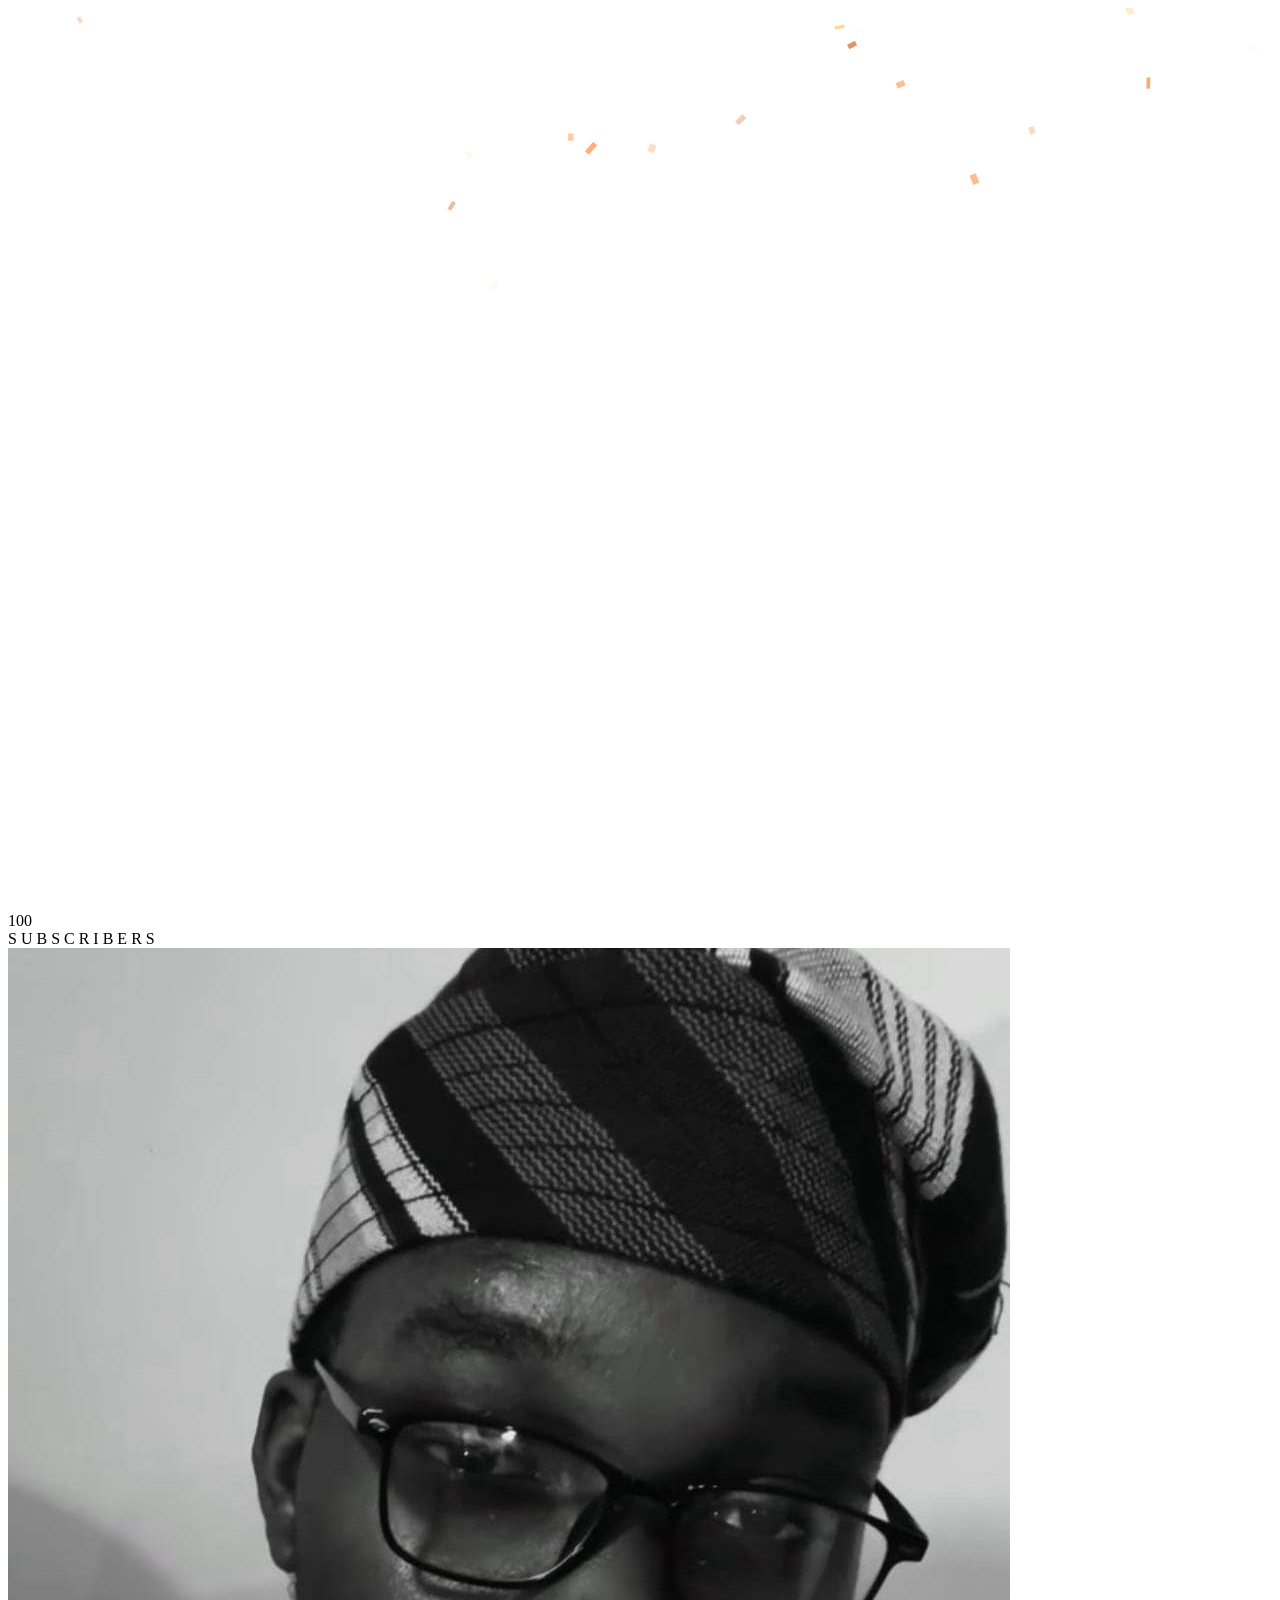
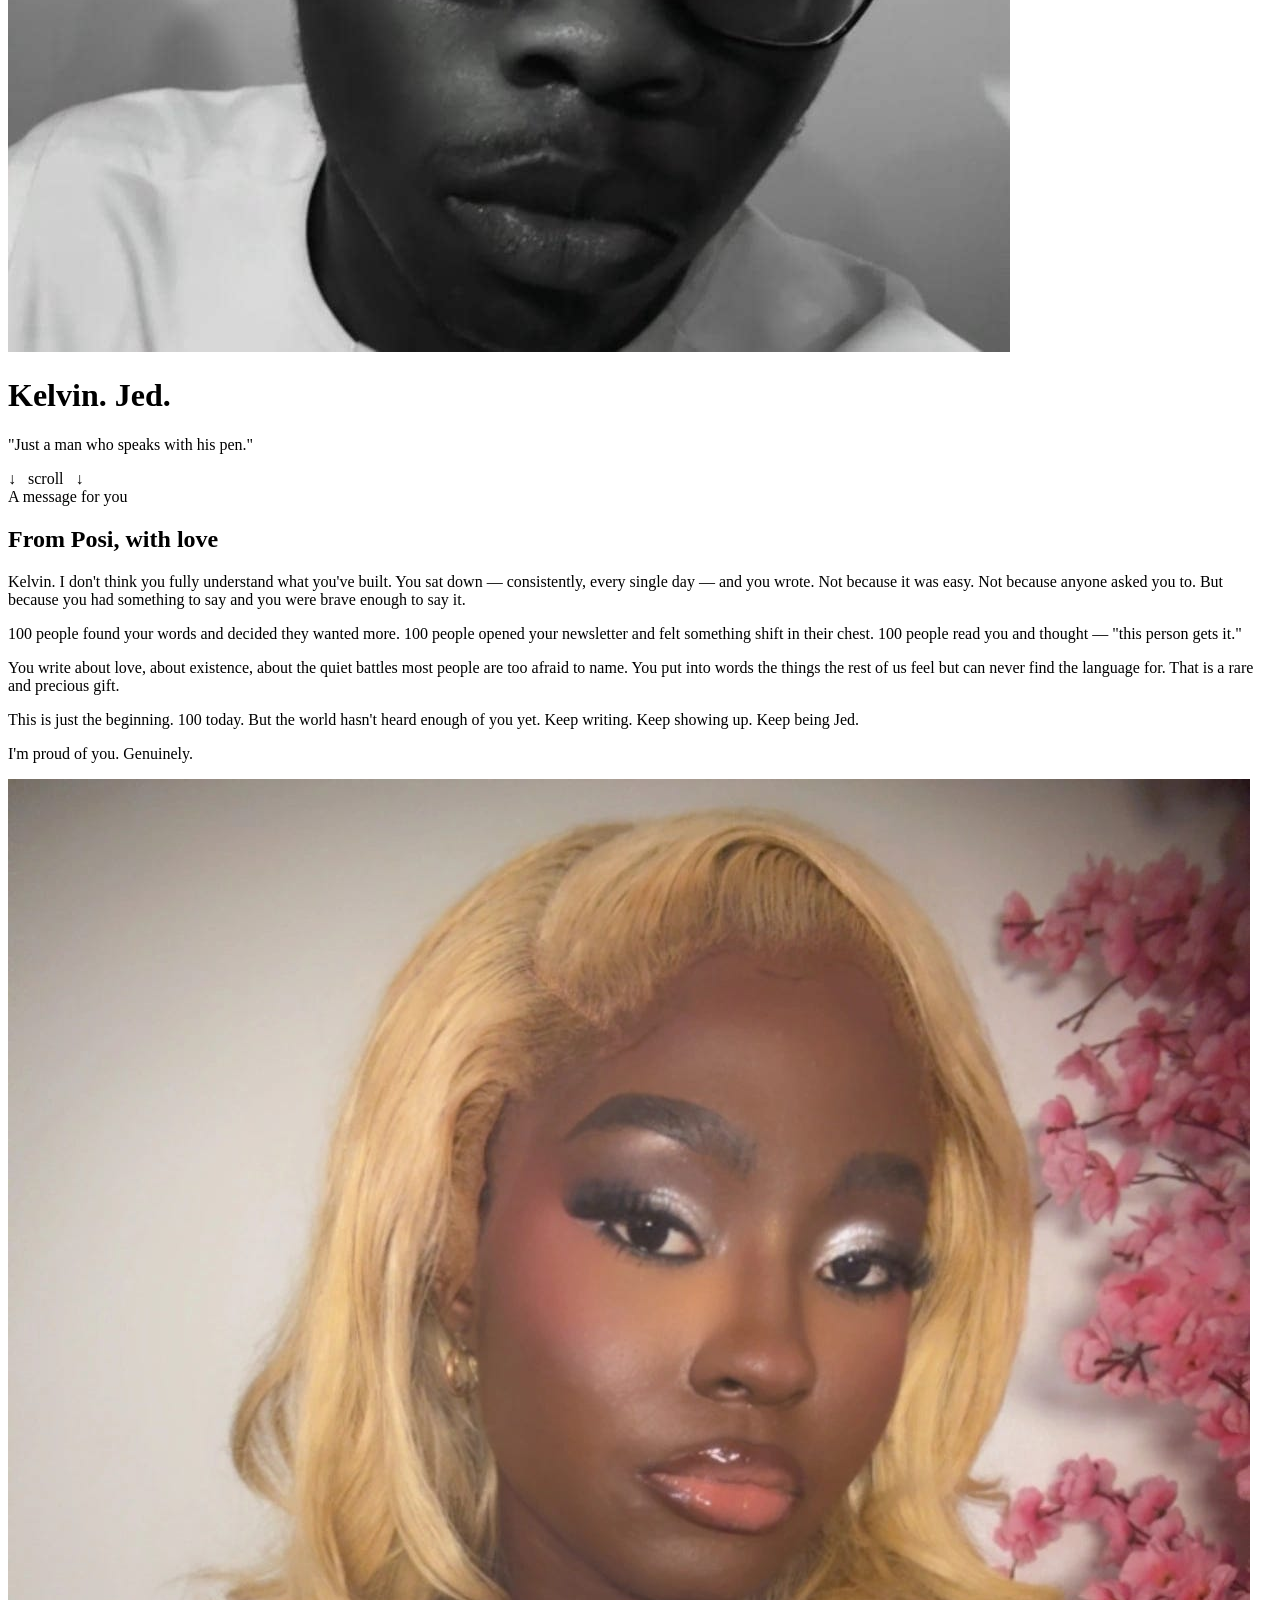
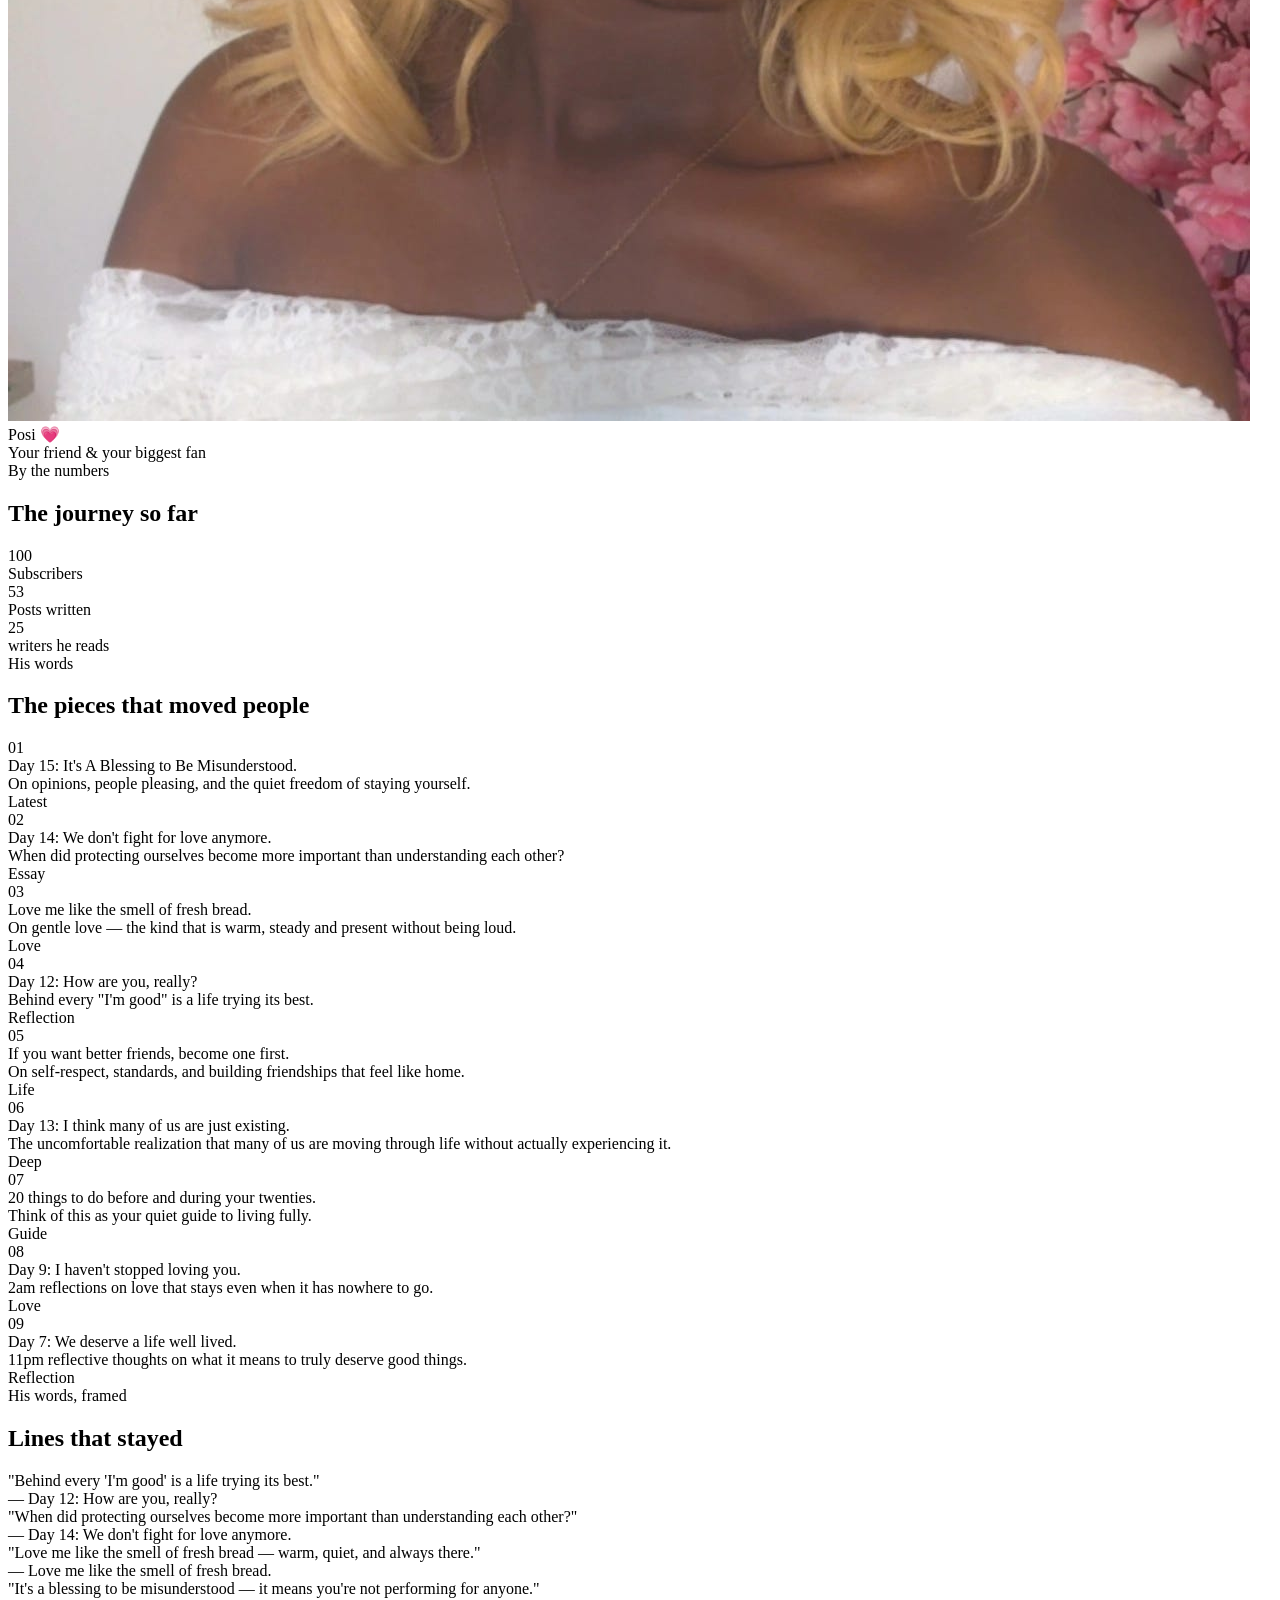
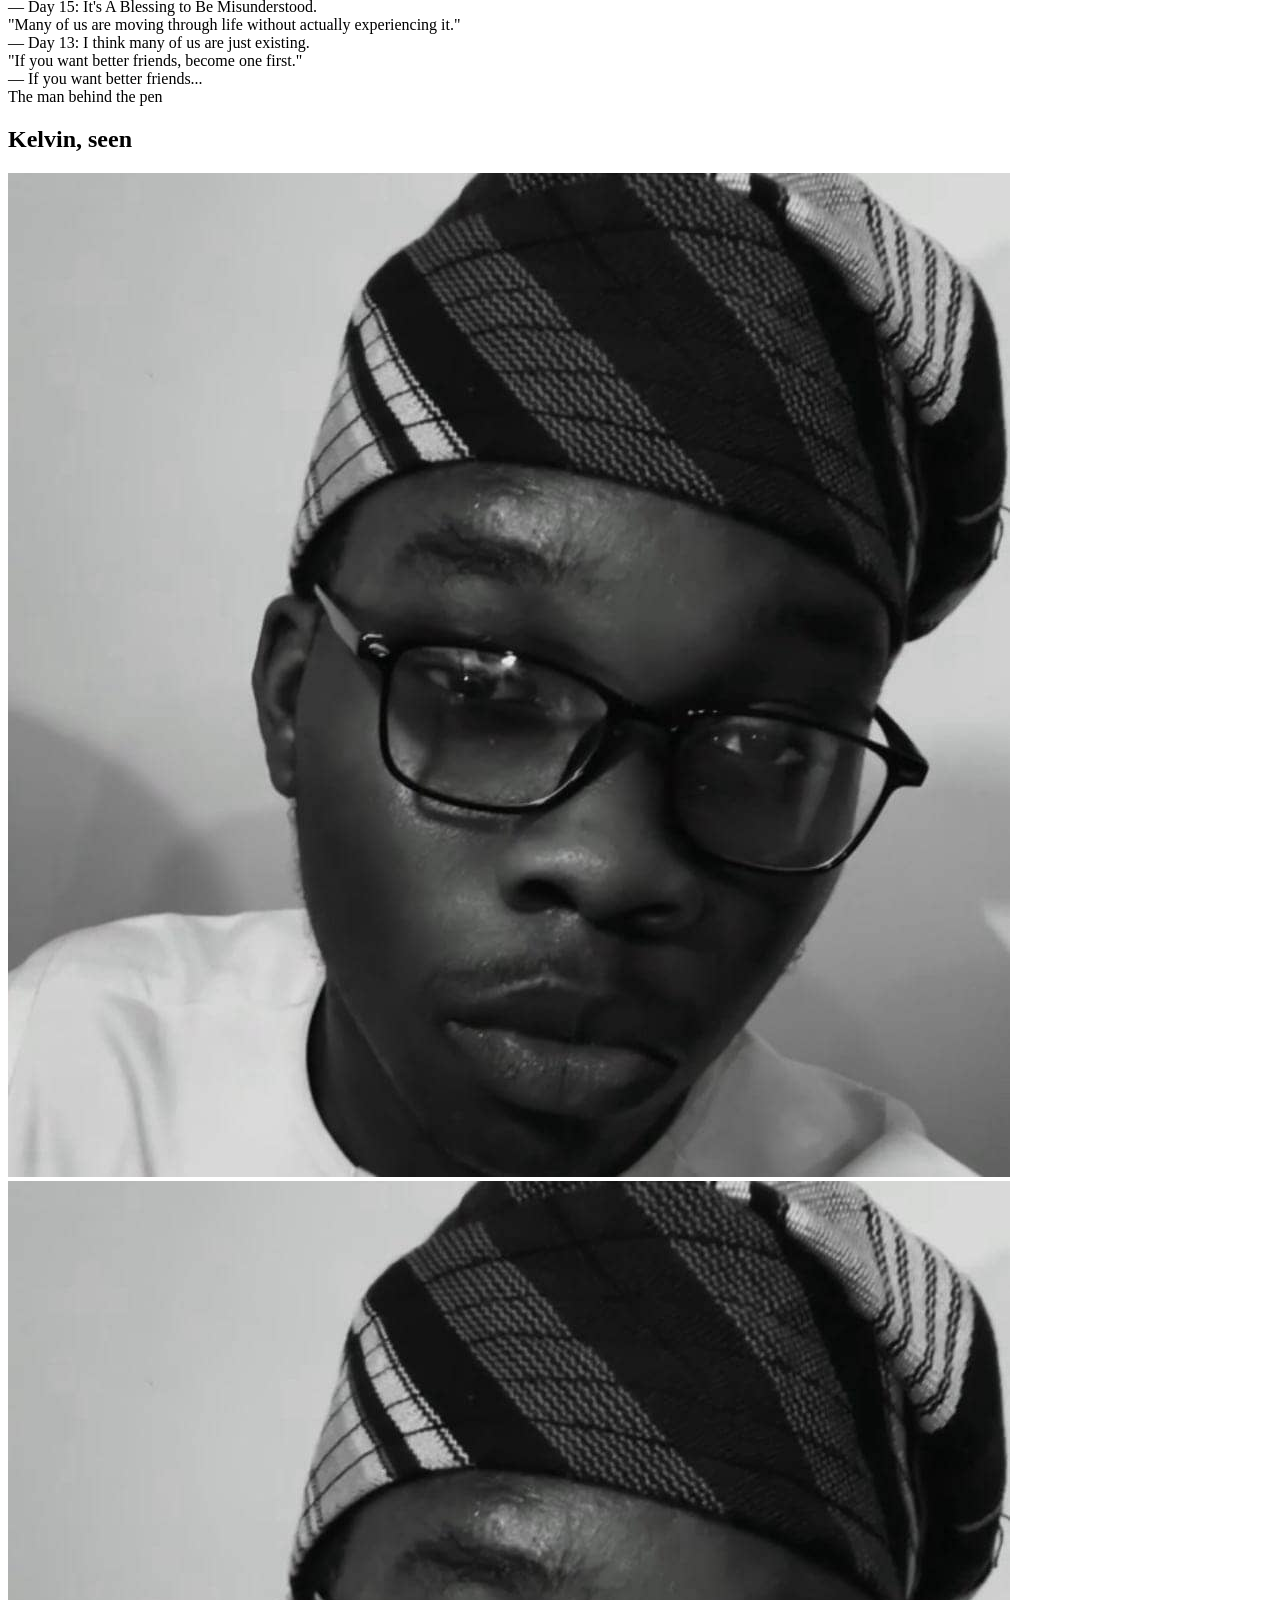
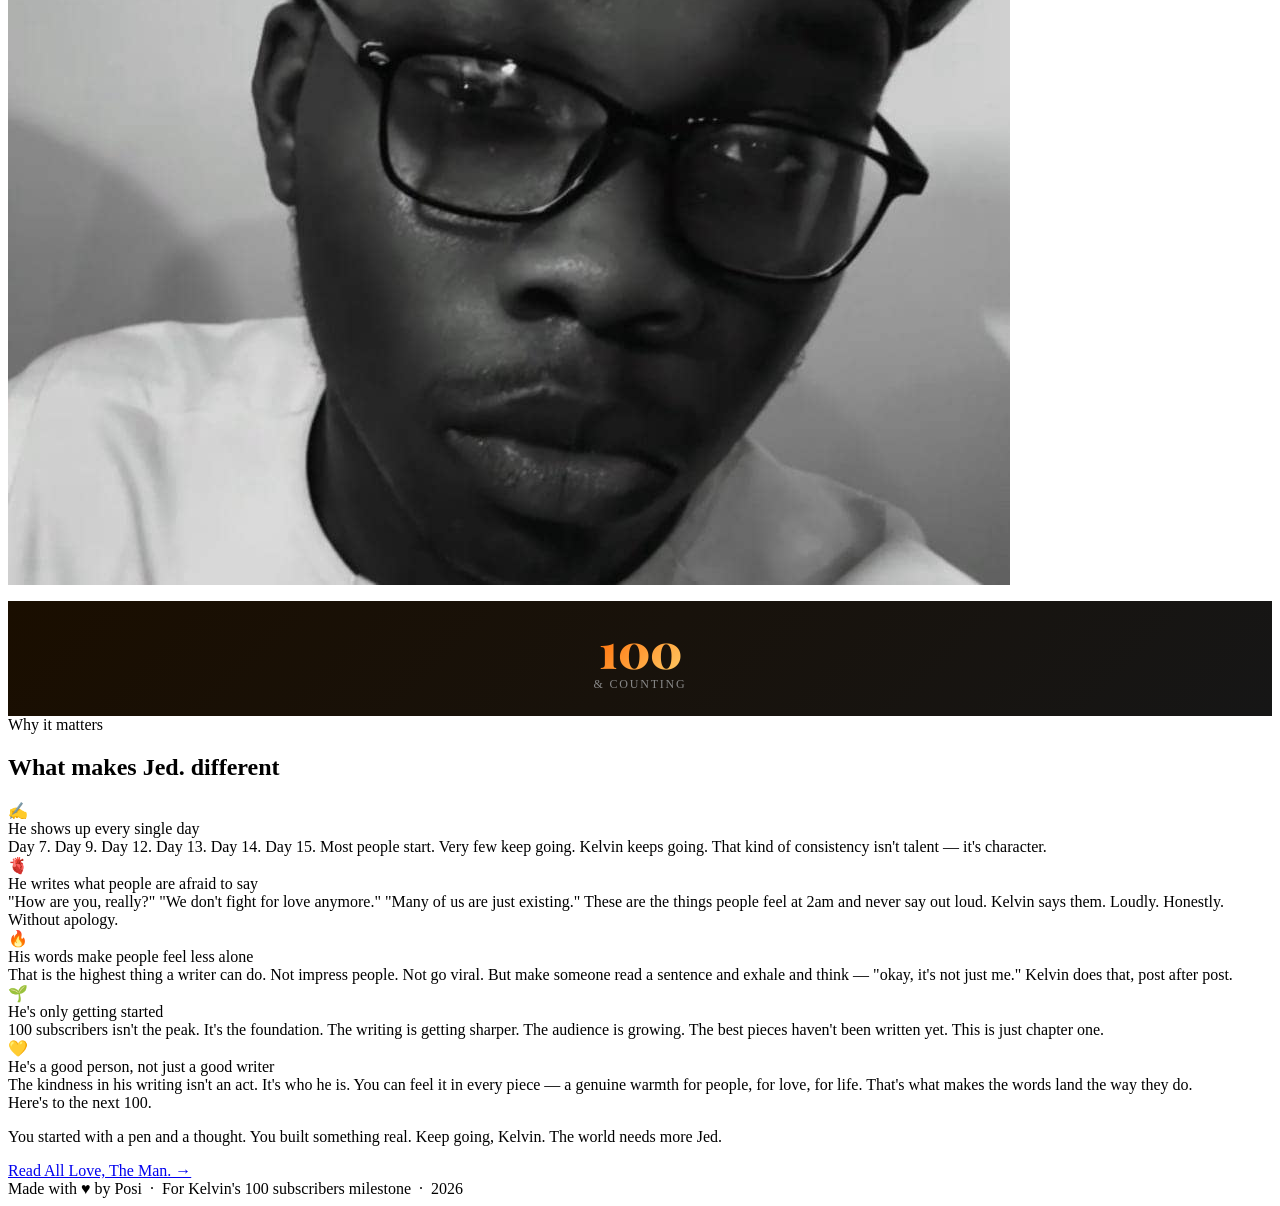
==== index.html @ 5ba7f21d "Add files via upload" ====
<!DOCTYPE html>
<html lang="en">
<head>
  <meta charset="UTF-8">
  <meta name="viewport" content="width=device-width, initial-scale=1.0">
  <title>100 — For Kelvin (Jed.) 🖊️</title>
  <link href="https://fonts.googleapis.com/css2?family=Playfair+Display:ital,wght@0,400;0,700;0,900;1,400;1,700&family=DM+Sans:wght@300;400;500;600&family=DM+Serif+Display:ital@0;1&display=swap" rel="stylesheet">
<link href="style/kel.css" rel="stylesheet">
 
</head>

<body>

  <canvas id="confetti-canvas"></canvas>
  <div class="hero">
    <div class="hero-number">100</div>
    <div class="hero-subscribers">S U B S C R I B E R S</div>

    <div class="hero-photo-wrap">
      <div class="hero-photo-ring"></div>
      <img class="hero-photo" id="kelvin-hero-photo" src="kelvin.png.jpeg" alt="Kelvin - Jed.">
    </div>

    <h1 class="hero-name">Kelvin. Jed.</h1>
    <p class="hero-tagline">"Just a man who speaks with his pen."</p>

    <div class="scroll-hint">↓ &nbsp; scroll &nbsp; ↓</div>
  </div>


  
  <section class="message-section reveal">
    <div class="section-label">A message for you</div>
    <h2 class="section-title">From Posi, with <span>love</span></h2>

    <div class="message-card">
      <div class="message-text">
        <p>
          Kelvin. I don't think you fully understand what you've built.
          You sat down — consistently, <span class="highlight">every single day</span> — and you wrote.
          Not because it was easy. Not because anyone asked you to.
          But because you had something to say and you were brave enough to say it.
        </p>
        <p>
          100 people found your words and decided they wanted more.
          100 people opened your newsletter and felt something shift in their chest.
          100 people read you and thought — <span class="highlight">"this person gets it."</span>
        </p>
        <p>
          You write about love, about existence, about the quiet battles most people
          are too afraid to name. You put into words the things the rest of us feel
          but can never find the language for. That is a <span class="highlight">rare and precious gift.</span>
        </p>
        <p>
          This is just the beginning. 100 today.
          But the world hasn't heard enough of you yet.
          <span class="highlight">Keep writing. Keep showing up. Keep being Jed.</span>
        </p>
        <p>
          I'm proud of you. Genuinely.
        </p>
      </div>

      <div class="message-signature">
        <img class="sig-photo" id="posi-sig-photo" src="posi.jpg" alt="Posi">
        <div>
          <div class="sig-name">Posi 💗</div>
          <div class="sig-sub">Your friend & your biggest fan</div>
        </div>
      </div>
    </div>
  </section>


  <section class="stats-section reveal">
    <div class="section-label">By the numbers</div>
    <h2 class="section-title">The <span>journey</span> so far</h2>

    <div class="stats-grid">
      <div class="stat-card">
        <div class="stat-number" id="count-subs">0</div>
        <div class="stat-label">Subscribers</div>
      </div>
      <div class="stat-card">
        <div class="stat-number" id="count-posts">0</div>
        <div class="stat-label">Posts written</div>
      </div>
      <div class="stat-card">
        <div class="stat-number" id="count-reads">0</div>
        <div class="stat-label">writers he reads</div>
      </div>
    </div>
  </section>



  <section class="articles-section reveal">
    <div class="section-label">His words</div>
    <h2 class="section-title">The pieces that <span>moved people</span></h2>

    <div class="articles-list">

      <div class="article-item">
        <div class="article-num">01</div>
        <div class="article-info">
          <div class="article-title">Day 15: It's A Blessing to Be Misunderstood.</div>
          <div class="article-desc">On opinions, people pleasing, and the quiet freedom of staying yourself.</div>
        </div>
        <div class="article-tag">Latest</div>
      </div>

      <div class="article-item">
        <div class="article-num">02</div>
        <div class="article-info">
          <div class="article-title">Day 14: We don't fight for love anymore.</div>
          <div class="article-desc">When did protecting ourselves become more important than understanding each other?</div>
        </div>
        <div class="article-tag">Essay</div>
      </div>

      <div class="article-item">
        <div class="article-num">03</div>
        <div class="article-info">
          <div class="article-title">Love me like the smell of fresh bread.</div>
          <div class="article-desc">On gentle love — the kind that is warm, steady and present without being loud.</div>
        </div>
        <div class="article-tag">Love</div>
      </div>

      <div class="article-item">
        <div class="article-num">04</div>
        <div class="article-info">
          <div class="article-title">Day 12: How are you, really?</div>
          <div class="article-desc">Behind every "I'm good" is a life trying its best.</div>
        </div>
        <div class="article-tag">Reflection</div>
      </div>

      <div class="article-item">
        <div class="article-num">05</div>
        <div class="article-info">
          <div class="article-title">If you want better friends, become one first.</div>
          <div class="article-desc">On self-respect, standards, and building friendships that feel like home.</div>
        </div>
        <div class="article-tag">Life</div>
      </div>

      <div class="article-item">
        <div class="article-num">06</div>
        <div class="article-info">
          <div class="article-title">Day 13: I think many of us are just existing.</div>
          <div class="article-desc">The uncomfortable realization that many of us are moving through life without actually experiencing it.</div>
        </div>
        <div class="article-tag">Deep</div>
      </div>

      <div class="article-item">
        <div class="article-num">07</div>
        <div class="article-info">
          <div class="article-title">20 things to do before and during your twenties.</div>
          <div class="article-desc">Think of this as your quiet guide to living fully.</div>
        </div>
        <div class="article-tag">Guide</div>
      </div>

      <div class="article-item">
        <div class="article-num">08</div>
        <div class="article-info">
          <div class="article-title">Day 9: I haven't stopped loving you.</div>
          <div class="article-desc">2am reflections on love that stays even when it has nowhere to go.</div>
        </div>
        <div class="article-tag">Love</div>
      </div>

      <div class="article-item">
        <div class="article-num">09</div>
        <div class="article-info">
          <div class="article-title">Day 7: We deserve a life well lived.</div>
          <div class="article-desc">11pm reflective thoughts on what it means to truly deserve good things.</div>
        </div>
        <div class="article-tag">Reflection</div>
      </div>

    </div>
  </section>

  <section class="quotes-section reveal">
    <div class="section-label">His words, framed</div>
    <h2 class="section-title">Lines that <span>stayed</span></h2>

    <div class="quotes-grid">

      <div class="quote-card featured">
        <div class="quote-text">
          "Behind every 'I'm good' is a life trying its best."
        </div>
        <div class="quote-source">— Day 12: How are you, really?</div>
      </div>

      <div class="quote-card">
        <div class="quote-text">
          "When did protecting ourselves become more important than understanding each other?"
        </div>
        <div class="quote-source">— Day 14: We don't fight for love anymore.</div>
      </div>

      <div class="quote-card">
        <div class="quote-text">
          "Love me like the smell of fresh bread — warm, quiet, and always there."
        </div>
        <div class="quote-source">— Love me like the smell of fresh bread.</div>
      </div>

      <div class="quote-card featured">
        <div class="quote-text">
          "It's a blessing to be misunderstood — it means you're not performing for anyone."
        </div>
        <div class="quote-source">— Day 15: It's A Blessing to Be Misunderstood.</div>
      </div>

      <div class="quote-card">
        <div class="quote-text">
          "Many of us are moving through life without actually experiencing it."
        </div>
        <div class="quote-source">— Day 13: I think many of us are just existing.</div>
      </div>

      <div class="quote-card">
        <div class="quote-text">
          "If you want better friends, become one first."
        </div>
        <div class="quote-source">— If you want better friends...</div>
      </div>

    </div>
  </section>


  <section class="gallery-section reveal">
    <div class="section-label">The man behind the pen</div>
    <h2 class="section-title">Kelvin, <span>seen</span></h2>

    <div class="gallery-grid">
      <div class="gallery-photo tall">
        <img id="gallery-photo-1" src="kelvin.png.jpeg" alt="Kelvin">
      </div>
      <div style="display:flex; flex-direction:column; gap:12px;">
        <div class="gallery-photo short">
          <img id="gallery-photo-2" src="kelvin.png.jpeg" alt="Kelvin">
        </div>
        <div class="gallery-photo short" style="background: linear-gradient(135deg,#1a0e00,#161616); display:flex; align-items:center; justify-content:center; padding:24px;">
          <div style="text-align:center;">
            <div style="font-family:'Playfair Display',serif; font-size:48px; font-weight:900; background:linear-gradient(135deg,#ff6600,#ffcc66); -webkit-background-clip:text; -webkit-text-fill-color:transparent; background-clip:text; line-height:1;">100</div>
            <div style="font-size:12px; color:#888; letter-spacing:0.15em; text-transform:uppercase; margin-top:4px;">& counting</div>
          </div>
        </div>
      </div>
    </div>
  </section>


  <section class="reasons-section reveal">
    <div class="section-label">Why it matters</div>
    <h2 class="section-title">What makes <span>Jed. different</span></h2>

    <div class="reasons-list">

      <div class="reason-item">
        <div class="reason-icon">✍️</div>
        <div>
          <div class="reason-title">He shows up every single day</div>
          <div class="reason-text">
            Day 7. Day 9. Day 12. Day 13. Day 14. Day 15.
            Most people start. Very few keep going. Kelvin keeps going.
            That kind of consistency isn't talent — it's character.
          </div>
        </div>
      </div>

      <div class="reason-item">
        <div class="reason-icon">🫀</div>
        <div>
          <div class="reason-title">He writes what people are afraid to say</div>
          <div class="reason-text">
            "How are you, really?" "We don't fight for love anymore." "Many of us are just existing."
            These are the things people feel at 2am and never say out loud.
            Kelvin says them. Loudly. Honestly. Without apology.
          </div>
        </div>
      </div>

      <div class="reason-item">
        <div class="reason-icon">🔥</div>
        <div>
          <div class="reason-title">His words make people feel less alone</div>
          <div class="reason-text">
            That is the highest thing a writer can do.
            Not impress people. Not go viral. But make someone read a sentence
            and exhale and think — "okay, it's not just me."
            Kelvin does that, post after post.
          </div>
        </div>
      </div>

      <div class="reason-item">
        <div class="reason-icon">🌱</div>
        <div>
          <div class="reason-title">He's only getting started</div>
          <div class="reason-text">
            100 subscribers isn't the peak. It's the foundation.
            The writing is getting sharper. The audience is growing.
            The best pieces haven't been written yet.
            This is just chapter one.
          </div>
        </div>
      </div>

      <div class="reason-item">
        <div class="reason-icon">💛</div>
        <div>
          <div class="reason-title">He's a good person, not just a good writer</div>
          <div class="reason-text">
            The kindness in his writing isn't an act.
            It's who he is. You can feel it in every piece —
            a genuine warmth for people, for love, for life.
            That's what makes the words land the way they do.
          </div>
        </div>
      </div>

    </div>
  </section>


  
  <section class="closing-section reveal">

    <div class="fancy-divider">
      <div class="fancy-divider-dot"></div>
      <div class="fancy-divider-dot"></div>
      <div class="fancy-divider-dot"></div>
    </div>

    <div class="closing-big">
      <span class="line1">Here's to</span>
      <span class="line2">the next 100.</span>
    </div>

    <p class="closing-sub">
      You started with a pen and a thought.
      You built something real. Keep going, Kelvin.
      The world needs more Jed.
    </p>

    <a href="https://jedspeare.substack.com" target="_blank" class="cta-btn">
      Read All Love, The Man. →
    </a>

  </section>


  
  <footer>
    Made with <span>♥</span> by Posi &nbsp;·&nbsp; For Kelvin's 100 subscribers milestone &nbsp;·&nbsp; 2026
  </footer>


  
  <script>

  

  startConfetti();

  
  countUp('count-subs',  100, 2000);
  countUp('count-posts', 53, 2000);
  countUp('count-reads', 25, 2000);

  var observer = new IntersectionObserver(function(entries) {
    entries.forEach(function(entry) {
      if (entry.isIntersecting) {
        entry.target.classList.add('visible');
      }
    });
  }, { threshold: 0.1 });

  document.querySelectorAll('.reveal').forEach(function(el) {
    observer.observe(el);
  });

  function countUp(elementId, target, duration) {
    var el = document.getElementById(elementId);
    if (!el) return;
    var start = 0;
    var step = target / (duration / 16);
    var timer = setInterval(function() {
      start += step;
      if (start >= target) { start = target; clearInterval(timer); }
      el.textContent = Math.floor(start);
    }, 16);
  }

  function startConfetti() {
    var canvas = document.getElementById('confetti-canvas');
    if (!canvas) return;
    var ctx = canvas.getContext('2d');
    canvas.width = window.innerWidth;
    canvas.height = window.innerHeight;
    var colours = ['#ff6600', '#ff8c38', '#ffcc66', '#fff3eb', '#ffffff', '#cc4400'];
    var pieces = [];
    for (var i = 0; i < 80; i++) {
      pieces.push({
        x: Math.random() * canvas.width,
        y: Math.random() * canvas.height - canvas.height,
        w: Math.random() * 10 + 4,
        h: Math.random() * 6 + 3,
        color: colours[Math.floor(Math.random() * colours.length)],
        speed: Math.random() * 2 + 0.5,
        angle: Math.random() * 360,
        spin: Math.random() * 3 - 1.5,
        opacity: Math.random() * 0.6 + 0.2
      });
    }
    function draw() {
      ctx.clearRect(0, 0, canvas.width, canvas.height);
      pieces.forEach(function(p) {
        ctx.save();
        ctx.globalAlpha = p.opacity;
        ctx.translate(p.x + p.w / 2, p.y + p.h / 2);
        ctx.rotate((p.angle * Math.PI) / 180);
        ctx.fillStyle = p.color;
        ctx.fillRect(-p.w / 2, -p.h / 2, p.w, p.h);
        ctx.restore();
        p.y += p.speed;
        p.angle += p.spin;
        if (p.y > canvas.height) { p.y = -p.h; p.x = Math.random() * canvas.width; }
      });
      requestAnimationFrame(draw);
    }
    draw();
    window.addEventListener('resize', function() {
      canvas.width = window.innerWidth;
      canvas.height = window.innerHeight;
    });
  }

</script>


</body>
</html>
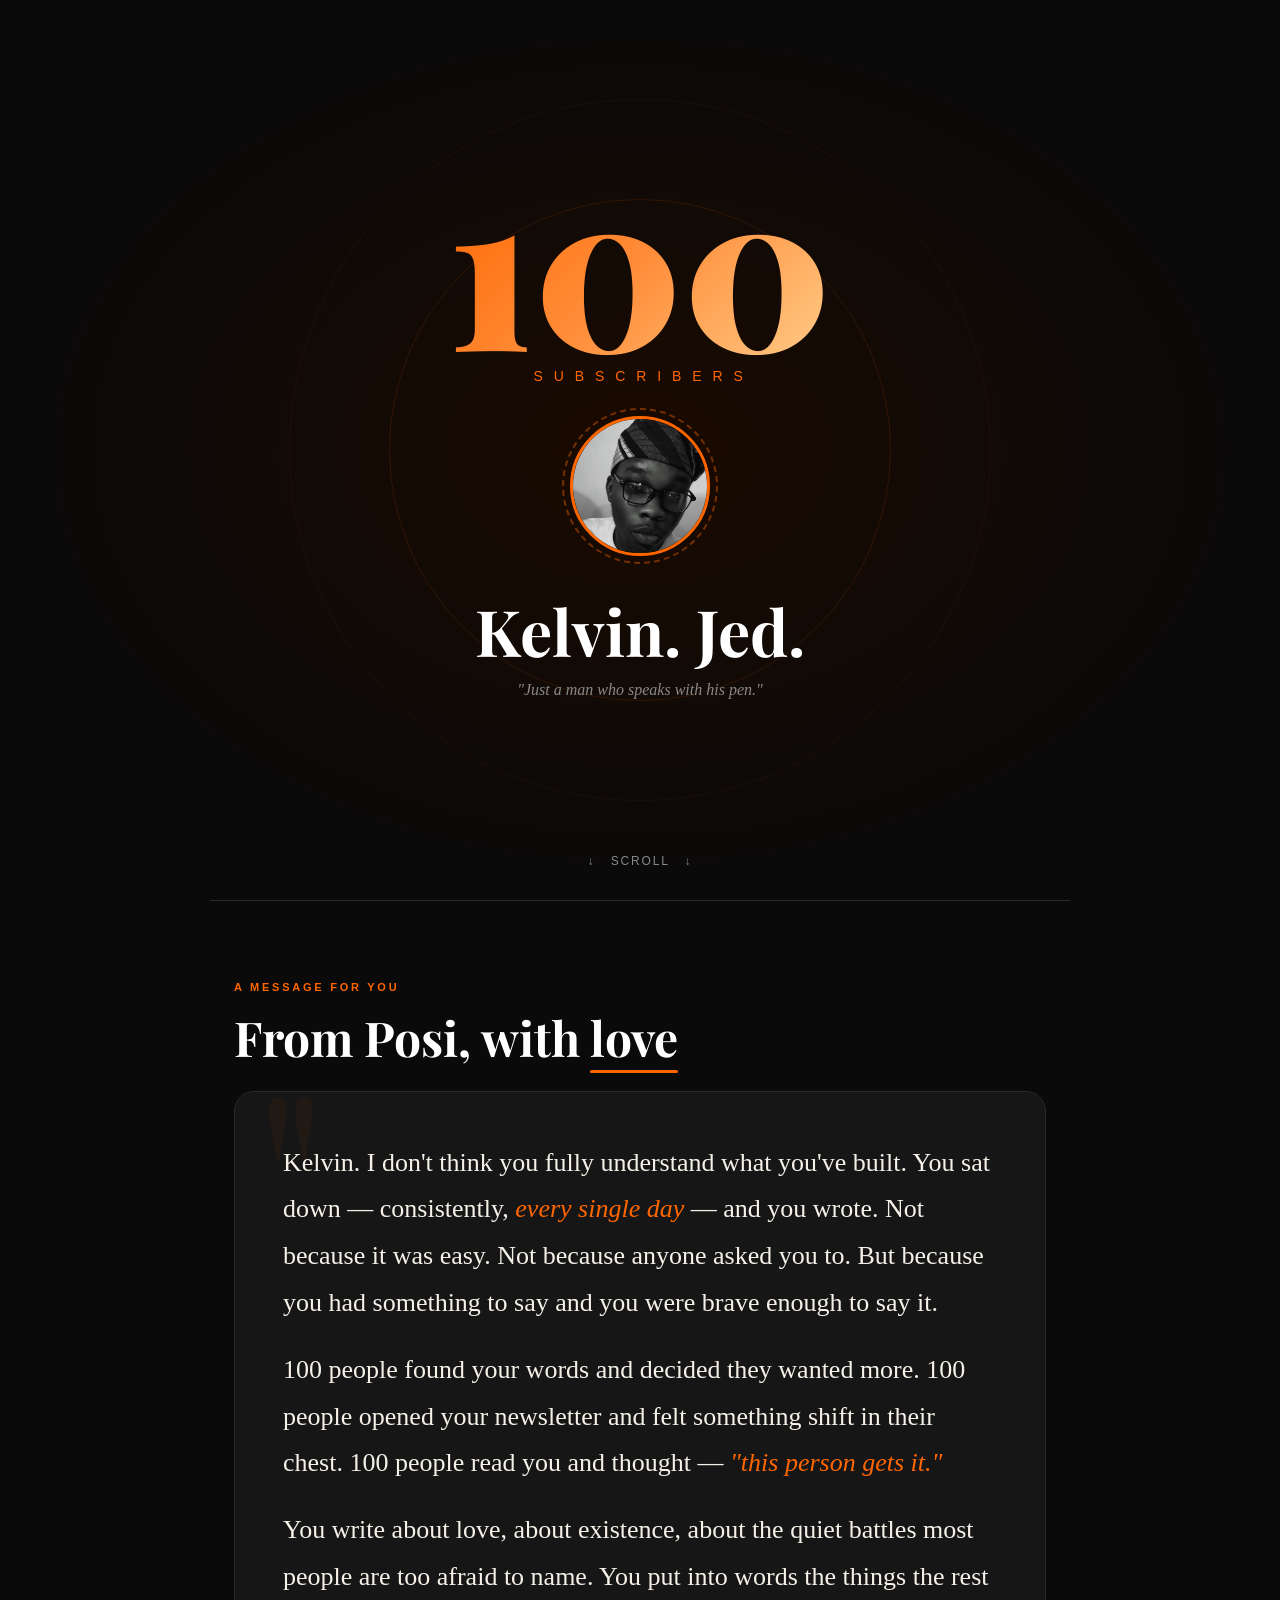
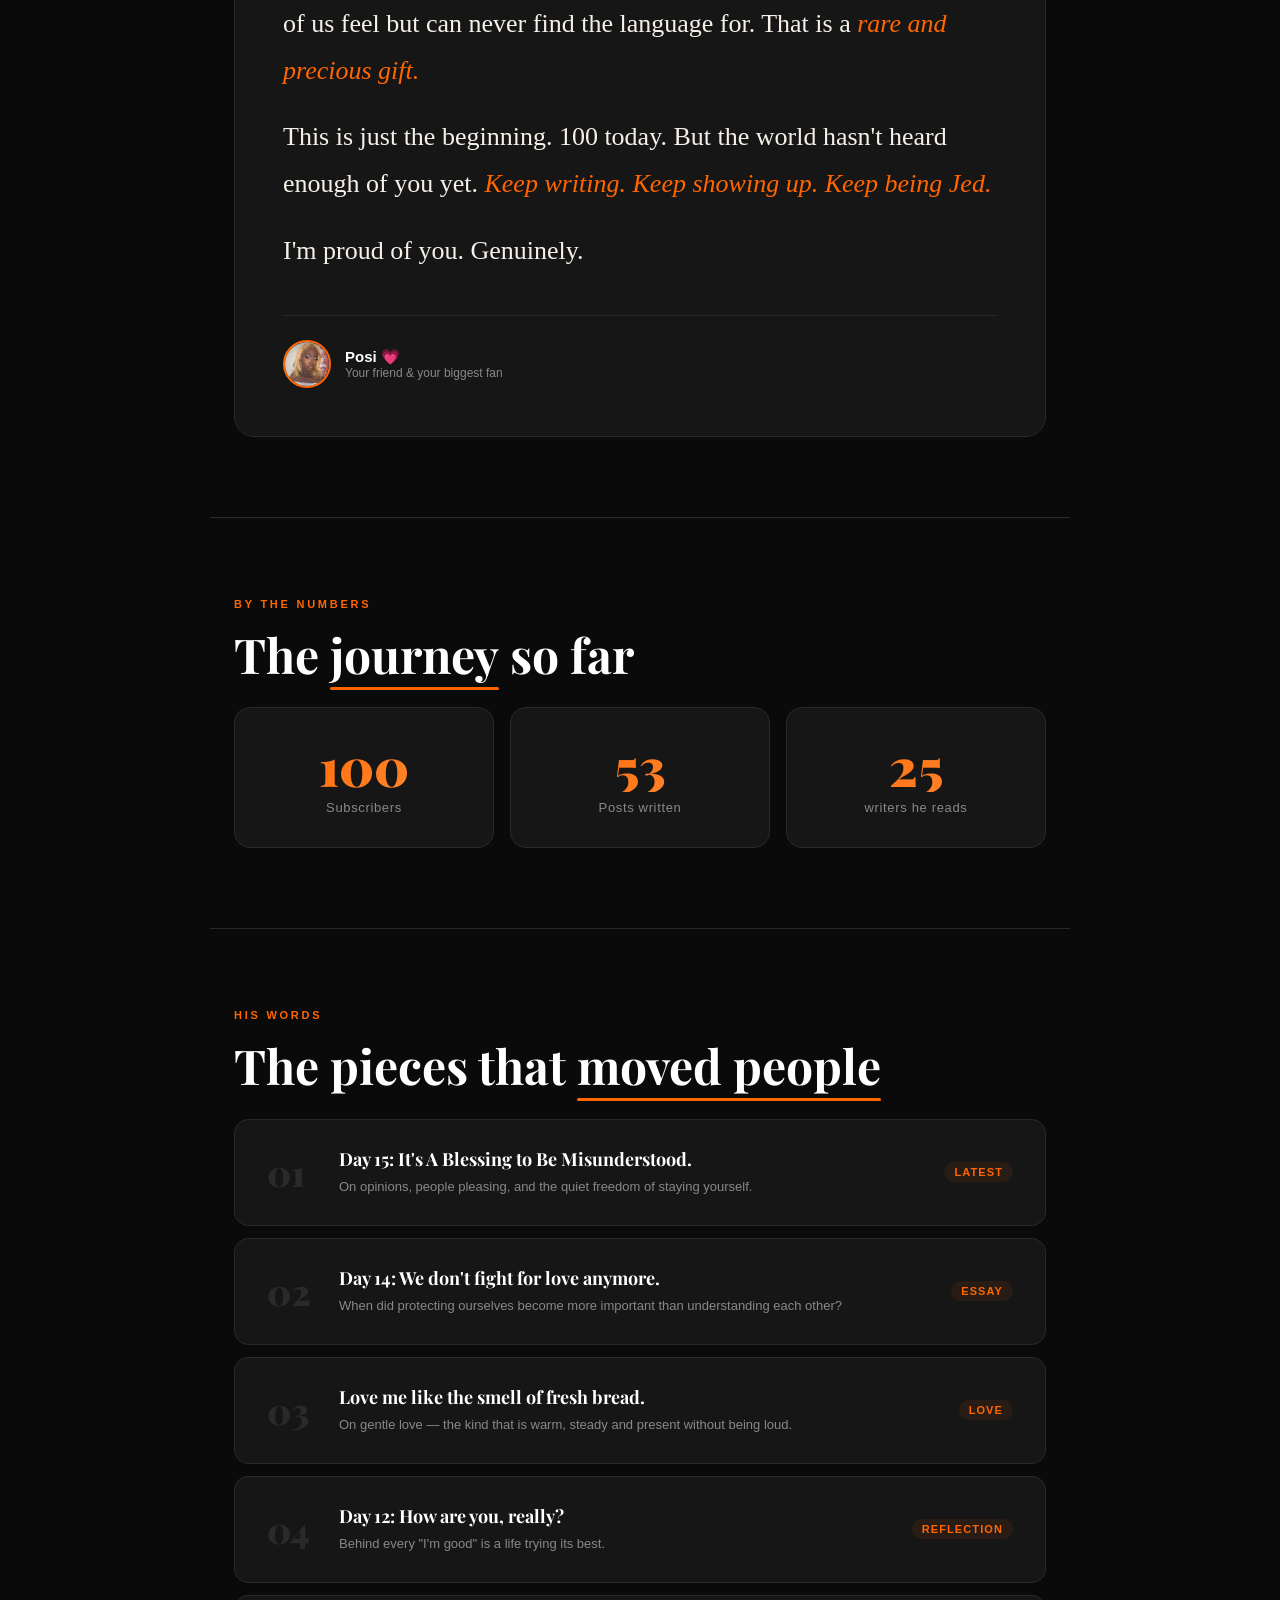
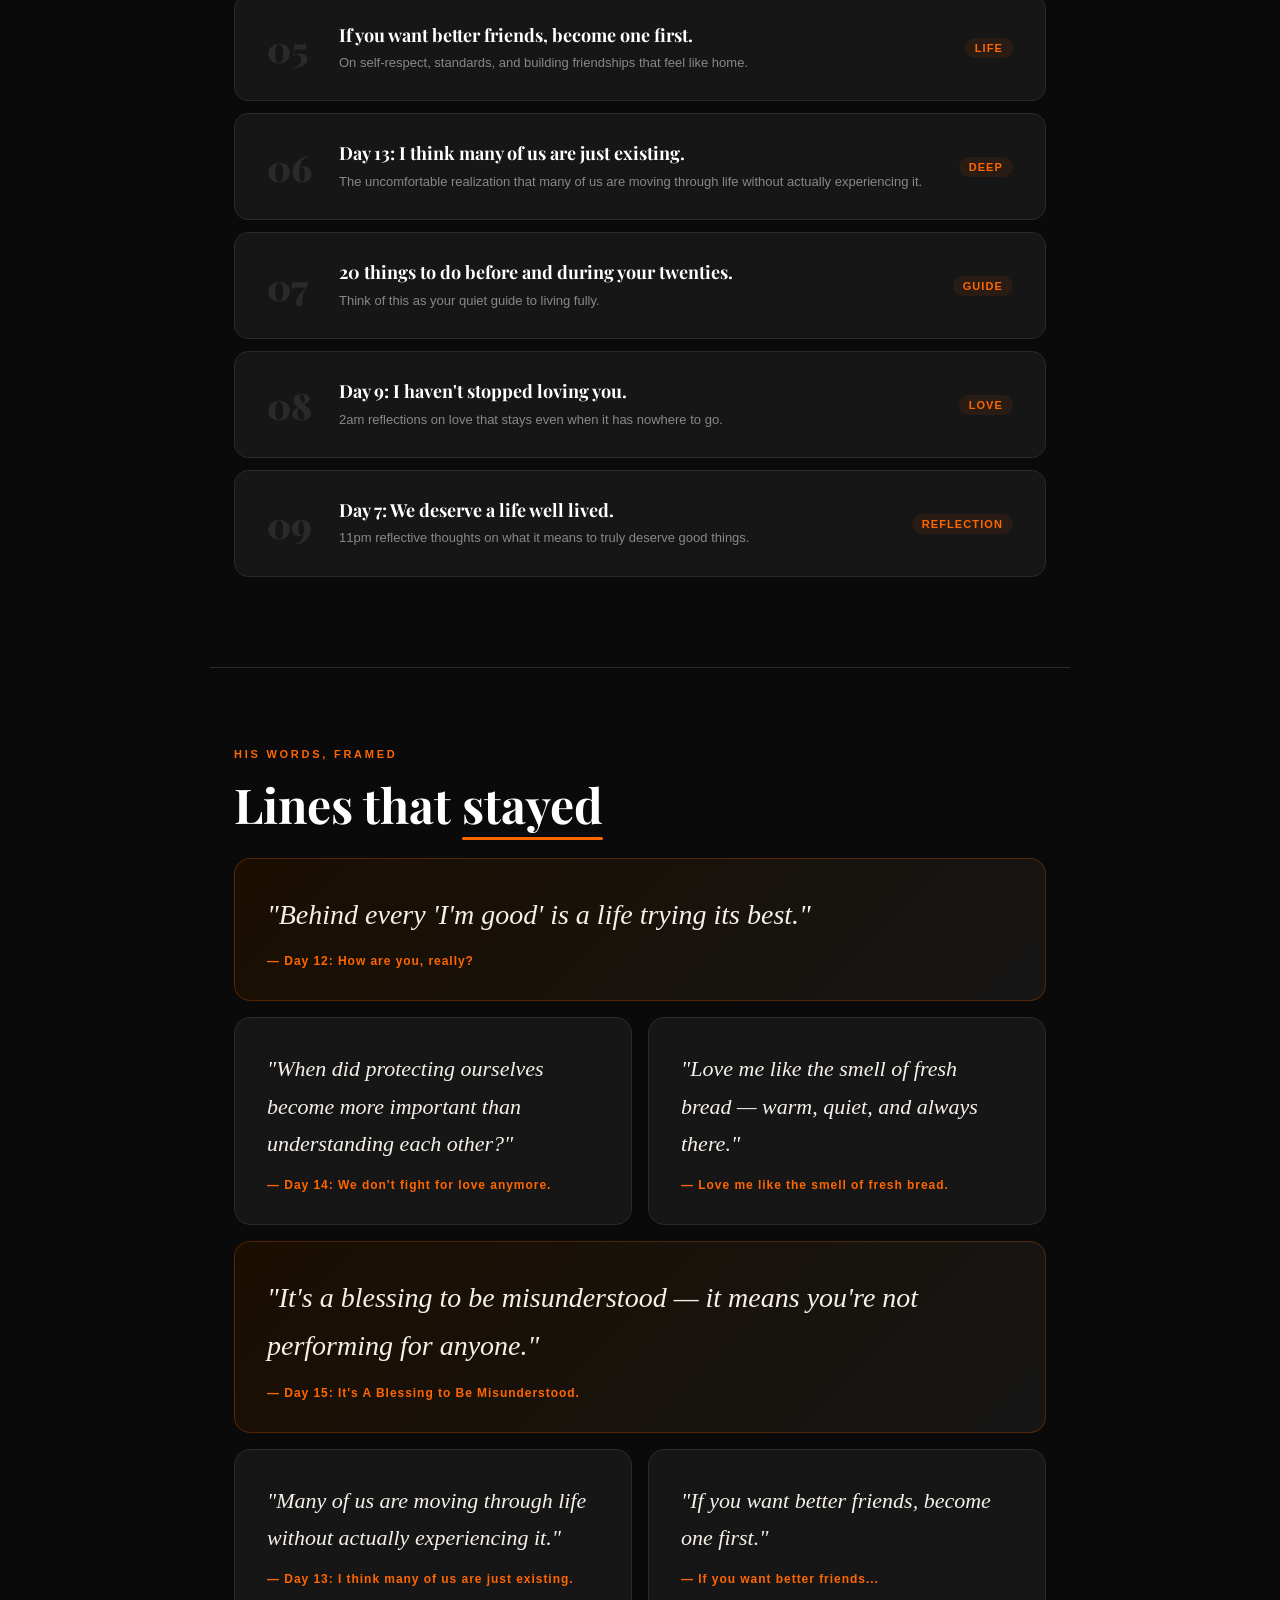
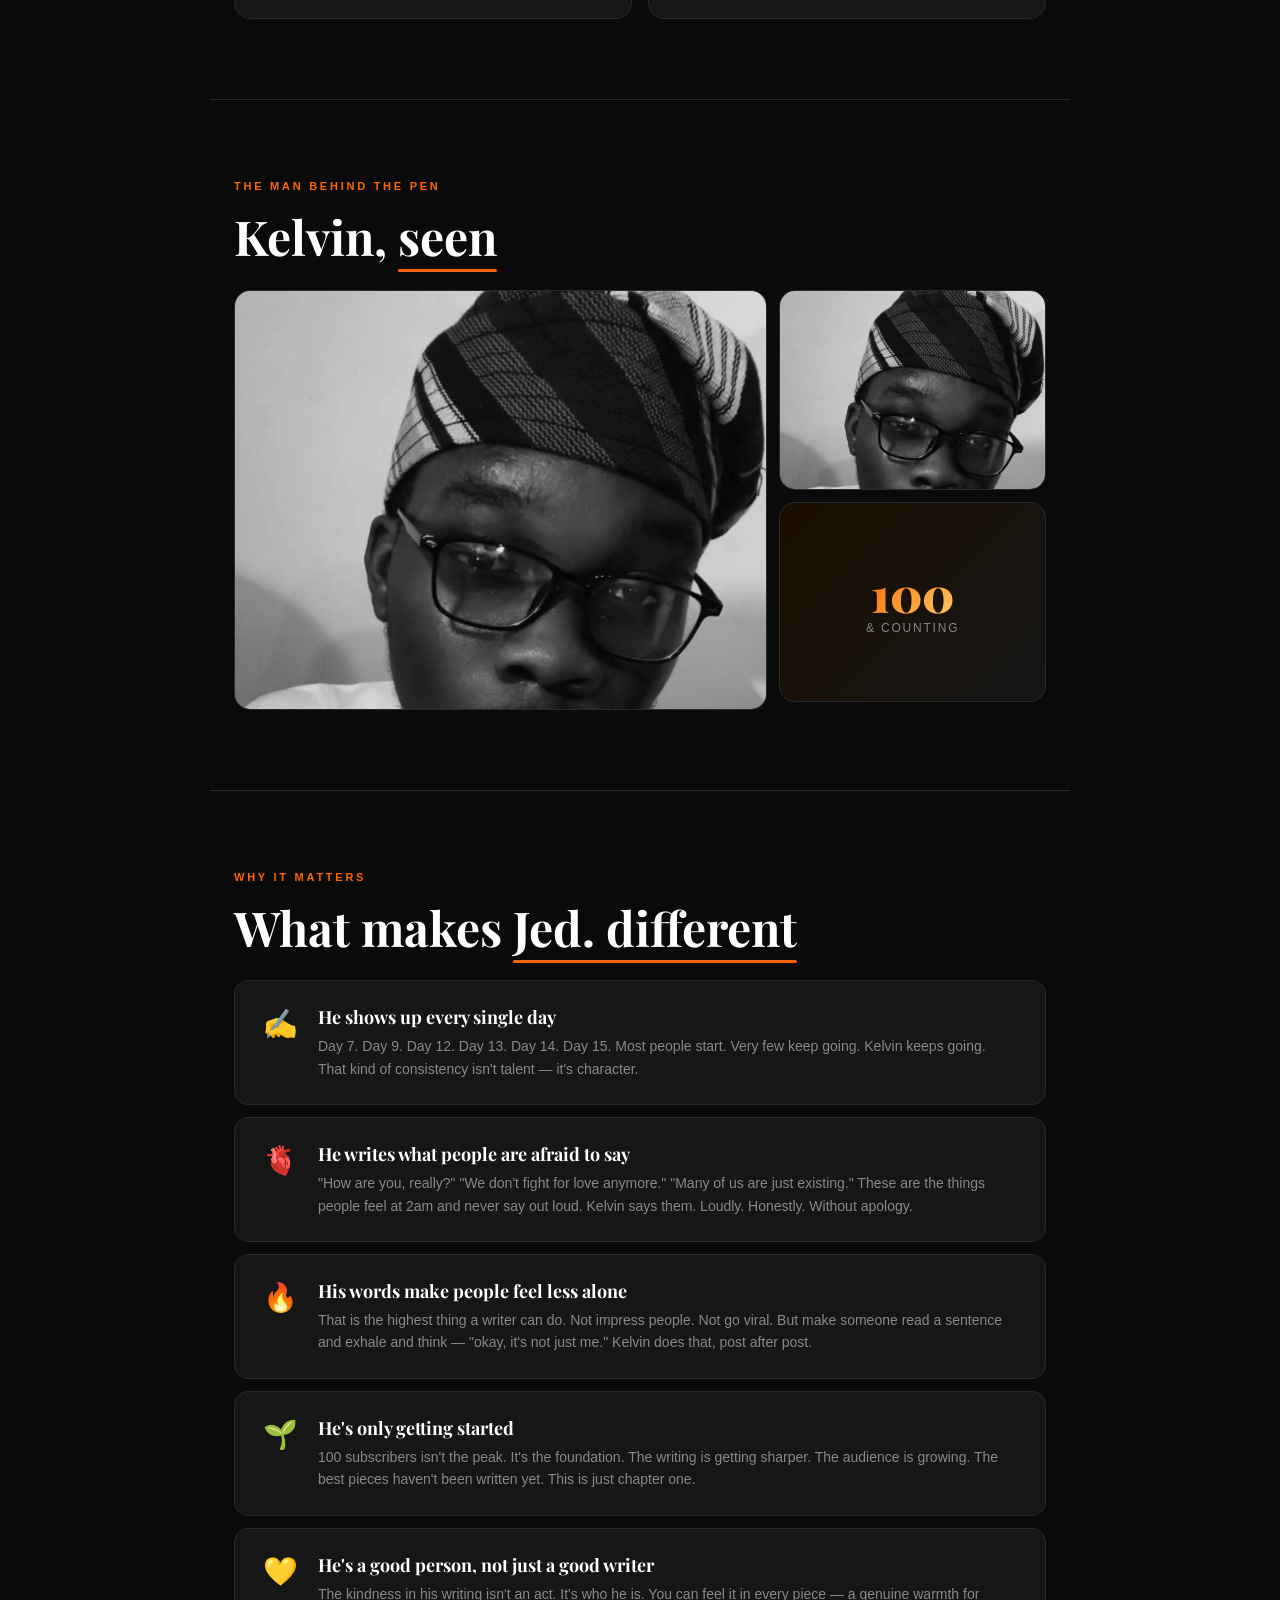
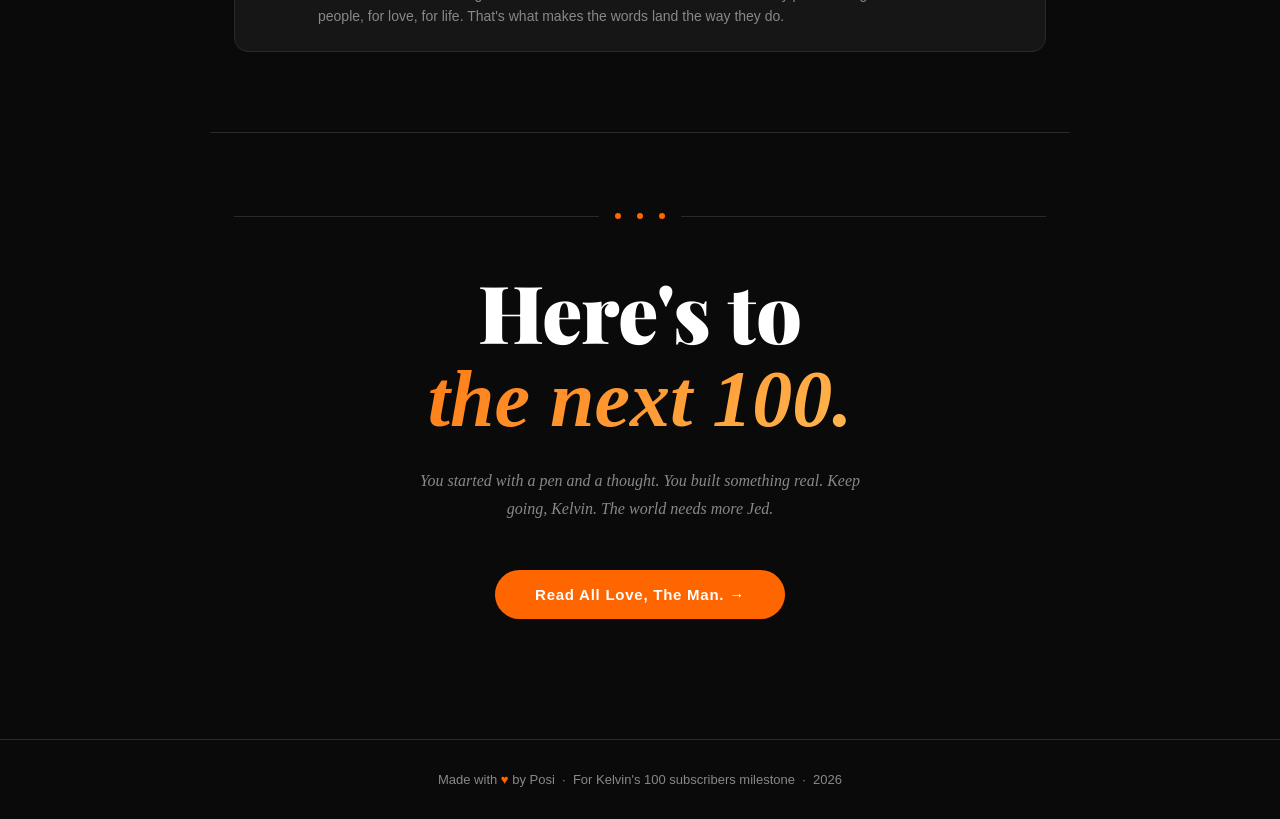
==== commit 9114c087: "Update index.html" ====
--- a/index.html
+++ b/index.html
@@ -5,7 +5,7 @@
   <meta name="viewport" content="width=device-width, initial-scale=1.0">
   <title>100 — For Kelvin (Jed.) 🖊️</title>
   <link href="https://fonts.googleapis.com/css2?family=Playfair+Display:ital,wght@0,400;0,700;0,900;1,400;1,700&family=DM+Sans:wght@300;400;500;600&family=DM+Serif+Display:ital@0;1&display=swap" rel="stylesheet">
-<link href="style/kel.css" rel="stylesheet">
+<link  rel="stylesheet" href="kel.css">
  
 </head>
 
--- a/kel.css
+++ b/kel.css
@@ -0,0 +1,642 @@
+
+
+    :root {
+      --black:   #0a0a0a;
+      --dark:    #111111;
+      --card:    #161616;
+      --border:  #2a2a2a;
+      --orange:  #ff6600;
+      --orange2: #ff8c38;
+      --cream:   #f5f0e8;
+      --white:   #ffffff;
+      --muted:   #888888;
+      --soft:    #cccccc;
+    }
+
+    
+    * { margin: 0; padding: 0; box-sizing: border-box; }
+
+    html { scroll-behavior: smooth; }
+
+    body {
+      background-color: var(--black);
+      color: var(--white);
+      font-family: 'DM Sans', sans-serif;
+      overflow-x: hidden;
+    }
+
+    
+    #confetti-canvas {
+      position: fixed;
+      top: 0; left: 0;
+      width: 100%; height: 100%;
+      pointer-events: none;
+      z-index: 0;
+    }
+
+    .hero {
+      min-height: 100vh;
+      display: flex;
+      flex-direction: column;
+      align-items: center;
+      justify-content: center;
+      text-align: center;
+      padding: 60px 24px;
+      position: relative;
+      z-index: 1;
+
+      background: radial-gradient(ellipse at center, #1a0a00 0%, #0a0a0a 70%);
+    }
+
+    .hero::before {
+      content: '';
+      position: absolute;
+      width: 500px; height: 500px;
+      border-radius: 50%;
+      border: 1px solid rgba(255,102,0,0.12);
+      top: 50%; left: 50%;
+      transform: translate(-50%, -50%);
+      animation: pulse-ring 4s ease-in-out infinite;
+    }
+
+    .hero::after {
+      content: '';
+      position: absolute;
+      width: 700px; height: 700px;
+      border-radius: 50%;
+      border: 1px solid rgba(255,102,0,0.06);
+      top: 50%; left: 50%;
+      transform: translate(-50%, -50%);
+      animation: pulse-ring 4s ease-in-out infinite 1s;
+    }
+
+    @keyframes pulse-ring {
+      0%, 100% { opacity: 0.4; transform: translate(-50%, -50%) scale(1); }
+      50%       { opacity: 1;   transform: translate(-50%, -50%) scale(1.04); }
+    }
+
+    .hero-number {
+      font-family: 'Playfair Display', serif;
+      font-size: clamp(120px, 22vw, 220px);
+      font-weight: 900;
+      line-height: 0.9;
+      background: linear-gradient(135deg, var(--orange) 0%, var(--orange2) 50%, #ffcc88 100%);
+      -webkit-background-clip: text;
+      -webkit-text-fill-color: transparent;
+      background-clip: text;
+      margin-bottom: 8px;
+      animation: fadeSlideUp 1s ease both;
+      position: relative;
+      z-index: 2;
+    }
+
+    .hero-subscribers {
+      font-size: 14px;
+      font-weight: 500;
+      letter-spacing: 0.25em;
+      text-transform: uppercase;
+      color: var(--orange);
+      margin-bottom: 32px;
+      animation: fadeSlideUp 1s ease 0.2s both;
+      position: relative;
+      z-index: 2;
+    }
+
+  
+    .hero-photo-wrap {
+      position: relative;
+      margin-bottom: 32px;
+      animation: fadeSlideUp 1s ease 0.3s both;
+      z-index: 2;
+    }
+
+    .hero-photo {
+      width: 140px;
+      height: 140px;
+      border-radius: 50%;
+      object-fit: cover;
+      object-position: center top;
+      border: 3px solid var(--orange);
+      display: block;
+    }
+
+    .hero-photo-ring {
+      position: absolute;
+      top: -8px; left: -8px;
+      width: 156px; height: 156px;
+      border-radius: 50%;
+      border: 2px dashed rgba(255,102,0,0.4);
+      animation: spin 12s linear infinite;
+    }
+
+    @keyframes spin {
+      from { transform: rotate(0deg); }
+      to   { transform: rotate(360deg); }
+    }
+
+    .hero-name {
+      font-family: 'Playfair Display', serif;
+      font-size: clamp(36px, 7vw, 64px);
+      font-weight: 700;
+      color: var(--white);
+      margin-bottom: 8px;
+      animation: fadeSlideUp 1s ease 0.4s both;
+      position: relative;
+      z-index: 2;
+    }
+
+    .hero-tagline {
+      font-size: 16px;
+      color: var(--muted);
+      font-style: italic;
+      font-family: 'DM Serif Display', serif;
+      margin-bottom: 40px;
+      animation: fadeSlideUp 1s ease 0.5s both;
+      position: relative;
+      z-index: 2;
+    }
+
+    
+    .scroll-hint {
+      position: absolute;
+      bottom: 32px;
+      left: 50%;
+      transform: translateX(-50%);
+      font-size: 12px;
+      color: var(--muted);
+      letter-spacing: 0.15em;
+      text-transform: uppercase;
+      animation: bounce 2s ease-in-out infinite;
+      z-index: 2;
+    }
+
+    @keyframes bounce {
+      0%, 100% { transform: translateX(-50%) translateY(0); }
+      50%       { transform: translateX(-50%) translateY(8px); }
+    }
+
+    
+    @keyframes fadeSlideUp {
+      from { opacity: 0; transform: translateY(30px); }
+      to   { opacity: 1; transform: translateY(0); }
+    }
+
+    
+    section {
+      position: relative;
+      z-index: 1;
+      padding: 80px 24px;
+      max-width: 860px;
+      margin: 0 auto;
+    }
+
+    .section-label {
+      font-size: 11px;
+      font-weight: 600;
+      letter-spacing: 0.25em;
+      text-transform: uppercase;
+      color: var(--orange);
+      margin-bottom: 16px;
+    }
+
+    .section-title {
+      font-family: 'Playfair Display', serif;
+      font-size: clamp(28px, 5vw, 48px);
+      font-weight: 700;
+      color: var(--white);
+      line-height: 1.2;
+      margin-bottom: 24px;
+    }
+
+    .section-title span {
+      position: relative;
+    }
+
+    .section-title span::after {
+      content: '';
+      position: absolute;
+      bottom: -4px; left: 0;
+      width: 100%; height: 3px;
+      background: var(--orange);
+      border-radius: 2px;
+    }
+
+    
+    .message-section {
+      border-top: 1px solid var(--border);
+    }
+
+    .message-card {
+      background: var(--card);
+      border: 1px solid var(--border);
+      border-radius: 20px;
+      padding: 48px;
+      position: relative;
+      overflow: hidden;
+    }
+
+  
+    .message-card::before {
+      content: '"';
+      font-family: 'Playfair Display', serif;
+      font-size: 240px;
+      color: rgba(255,102,0,0.05);
+      position: absolute;
+      top: -40px; left: 20px;
+      line-height: 1;
+      pointer-events: none;
+    }
+
+    .message-text {
+      font-family: 'DM Serif Display', serif;
+      font-size: clamp(18px, 3vw, 26px);
+      line-height: 1.8;
+      color: var(--cream);
+      position: relative;
+      z-index: 1;
+      margin-bottom: 40px;
+    }
+
+    .message-text p { margin-bottom: 20px; }
+    .message-text p:last-child { margin-bottom: 0; }
+
+    
+    .message-text .highlight {
+      color: var(--orange);
+      font-style: italic;
+    }
+
+    .message-signature {
+      display: flex;
+      align-items: center;
+      gap: 14px;
+      border-top: 1px solid var(--border);
+      padding-top: 24px;
+    }
+
+    .sig-photo {
+      width: 48px;
+      height: 48px;
+      border-radius: 50%;
+      object-fit: cover;
+      border: 2px solid var(--orange);
+    }
+
+    .sig-name {
+      font-size: 15px;
+      font-weight: 600;
+      color: var(--white);
+    }
+
+    .sig-sub {
+      font-size: 12px;
+      color: var(--muted);
+    }
+
+    
+    .stats-section {
+      border-top: 1px solid var(--border);
+    }
+
+    .stats-grid {
+      display: grid;
+      grid-template-columns: repeat(3, 1fr);
+      gap: 16px;
+    }
+
+    .stat-card {
+      background: var(--card);
+      border: 1px solid var(--border);
+      border-radius: 16px;
+      padding: 32px 24px;
+      text-align: center;
+      transition: border-color 0.3s, transform 0.3s;
+    }
+
+    .stat-card:hover {
+      border-color: var(--orange);
+      transform: translateY(-4px);
+    }
+
+    .stat-number {
+      font-family: 'Playfair Display', serif;
+      font-size: 52px;
+      font-weight: 900;
+      background: linear-gradient(135deg, var(--orange), var(--orange2));
+      -webkit-background-clip: text;
+      -webkit-text-fill-color: transparent;
+      background-clip: text;
+      line-height: 1;
+      margin-bottom: 8px;
+    }
+
+    .stat-label {
+      font-size: 13px;
+      color: var(--muted);
+      font-weight: 500;
+      letter-spacing: 0.05em;
+    }
+
+    
+    .articles-section {
+      border-top: 1px solid var(--border);
+    }
+
+    .articles-list {
+      display: flex;
+      flex-direction: column;
+      gap: 2px;
+    }
+
+    .article-item {
+      background: var(--card);
+      border: 1px solid var(--border);
+      border-radius: 14px;
+      padding: 28px 32px;
+      display: flex;
+      align-items: center;
+      gap: 24px;
+      transition: background 0.2s, border-color 0.2s, transform 0.2s;
+      cursor: default;
+      margin-bottom: 10px;
+    }
+
+    .article-item:hover {
+      background: #1e1e1e;
+      border-color: var(--orange);
+      transform: translateX(6px);
+    }
+
+    
+    .article-num {
+      font-family: 'Playfair Display', serif;
+      font-size: 36px;
+      font-weight: 900;
+      color: var(--border);
+      min-width: 48px;
+      line-height: 1;
+      transition: color 0.2s;
+    }
+
+    .article-item:hover .article-num { color: var(--orange); }
+
+    .article-info { flex: 1; }
+
+    .article-title {
+      font-family: 'Playfair Display', serif;
+      font-size: 18px;
+      font-weight: 700;
+      color: var(--white);
+      margin-bottom: 6px;
+      line-height: 1.3;
+    }
+
+    .article-desc {
+      font-size: 13px;
+      color: var(--muted);
+      line-height: 1.5;
+    }
+
+    .article-tag {
+      font-size: 11px;
+      font-weight: 700;
+      letter-spacing: 0.1em;
+      text-transform: uppercase;
+      color: var(--orange);
+      background: rgba(255,102,0,0.08);
+      padding: 4px 10px;
+      border-radius: 20px;
+      flex-shrink: 0;
+    }
+
+    
+    .quotes-section {
+      border-top: 1px solid var(--border);
+    }
+
+    .quotes-grid {
+      display: grid;
+      grid-template-columns: 1fr 1fr;
+      gap: 16px;
+    }
+
+    .quote-card {
+      background: var(--card);
+      border: 1px solid var(--border);
+      border-radius: 16px;
+      padding: 32px;
+      transition: border-color 0.3s, transform 0.3s;
+    }
+
+    .quote-card:hover {
+      border-color: rgba(255,102,0,0.4);
+      transform: translateY(-3px);
+    }
+
+    
+    .quote-card.featured {
+      grid-column: 1 / -1;
+      background: linear-gradient(135deg, #1a0e00, #161616);
+      border-color: rgba(255,102,0,0.25);
+    }
+
+    .quote-text {
+      font-family: 'DM Serif Display', serif;
+      font-size: clamp(16px, 2.5vw, 22px);
+      color: var(--cream);
+      line-height: 1.7;
+      margin-bottom: 16px;
+      font-style: italic;
+    }
+
+    .quote-card.featured .quote-text {
+      font-size: clamp(20px, 3vw, 28px);
+    }
+
+    .quote-source {
+      font-size: 12px;
+      color: var(--orange);
+      font-weight: 600;
+      letter-spacing: 0.08em;
+    }
+
+    .gallery-section {
+      border-top: 1px solid var(--border);
+    }
+
+    .gallery-grid {
+      display: grid;
+      grid-template-columns: 2fr 1fr;
+      gap: 12px;
+    }
+
+    .gallery-photo {
+      border-radius: 16px;
+      overflow: hidden;
+      background: var(--card);
+      border: 1px solid var(--border);
+    }
+
+    .gallery-photo img {
+      width: 100%;
+      height: 100%;
+      object-fit: cover;
+      object-position: center top;
+      display: block;
+      transition: transform 0.5s ease;
+    }
+
+    .gallery-photo:hover img { transform: scale(1.03); }
+
+    .gallery-photo.tall { height: 420px; }
+    .gallery-photo.short { height: 200px; }
+
+    
+    .reasons-section {
+      border-top: 1px solid var(--border);
+    }
+
+    .reasons-list {
+      display: flex;
+      flex-direction: column;
+      gap: 12px;
+    }
+
+    .reason-item {
+      display: flex;
+      align-items: flex-start;
+      gap: 20px;
+      padding: 24px 28px;
+      background: var(--card);
+      border: 1px solid var(--border);
+      border-radius: 14px;
+      transition: border-color 0.2s, transform 0.2s;
+    }
+
+    .reason-item:hover {
+      border-color: rgba(255,102,0,0.3);
+      transform: translateX(4px);
+    }
+
+    .reason-icon {
+      font-size: 28px;
+      flex-shrink: 0;
+      margin-top: 2px;
+    }
+
+    .reason-title {
+      font-family: 'Playfair Display', serif;
+      font-size: 18px;
+      font-weight: 700;
+      color: var(--white);
+      margin-bottom: 6px;
+    }
+
+    .reason-text {
+      font-size: 14px;
+      color: var(--muted);
+      line-height: 1.6;
+    }
+
+    .closing-section {
+      border-top: 1px solid var(--border);
+      text-align: center;
+      padding-bottom: 120px;
+    }
+
+    .closing-big {
+      font-family: 'Playfair Display', serif;
+      font-size: clamp(40px, 8vw, 80px);
+      font-weight: 900;
+      line-height: 1.1;
+      margin-bottom: 24px;
+    }
+
+    .closing-big .line1 { color: var(--white); display: block; }
+    .closing-big .line2 {
+      background: linear-gradient(135deg, var(--orange), #ffcc66);
+      -webkit-background-clip: text;
+      -webkit-text-fill-color: transparent;
+      background-clip: text;
+      display: block;
+      font-style: italic;
+    }
+
+    .closing-sub {
+      font-size: 16px;
+      color: var(--muted);
+      max-width: 480px;
+      margin: 0 auto 48px;
+      line-height: 1.7;
+      font-family: 'DM Serif Display', serif;
+      font-style: italic;
+    }
+
+    .cta-btn {
+      display: inline-block;
+      background: var(--orange);
+      color: white;
+      font-size: 15px;
+      font-weight: 700;
+      padding: 16px 40px;
+      border-radius: 50px;
+      text-decoration: none;
+      font-family: 'DM Sans', sans-serif;
+      letter-spacing: 0.05em;
+      transition: background 0.2s, transform 0.2s;
+    }
+
+    .cta-btn:hover {
+      background: var(--orange2);
+      transform: scale(1.04);
+    }
+
+  
+    footer {
+      text-align: center;
+      padding: 32px 24px;
+      border-top: 1px solid var(--border);
+      font-size: 13px;
+      color: var(--muted);
+      position: relative;
+      z-index: 1;
+    }
+
+    footer span { color: var(--orange); }
+
+    
+    .fancy-divider {
+      display: flex;
+      align-items: center;
+      gap: 16px;
+      margin-bottom: 48px;
+    }
+
+    .fancy-divider::before,
+    .fancy-divider::after {
+      content: '';
+      flex: 1;
+      height: 1px;
+      background: var(--border);
+    }
+
+    .fancy-divider-dot {
+      width: 6px; height: 6px;
+      background: var(--orange);
+      border-radius: 50%;
+    }
+
+    
+    .reveal {
+      opacity: 0;
+      transform: translateY(40px);
+      transition: opacity 0.7s ease, transform 0.7s ease;
+    }
+
+    .reveal.visible {
+      opacity: 1;
+      transform: translateY(0);
+    }
+
+  
+
